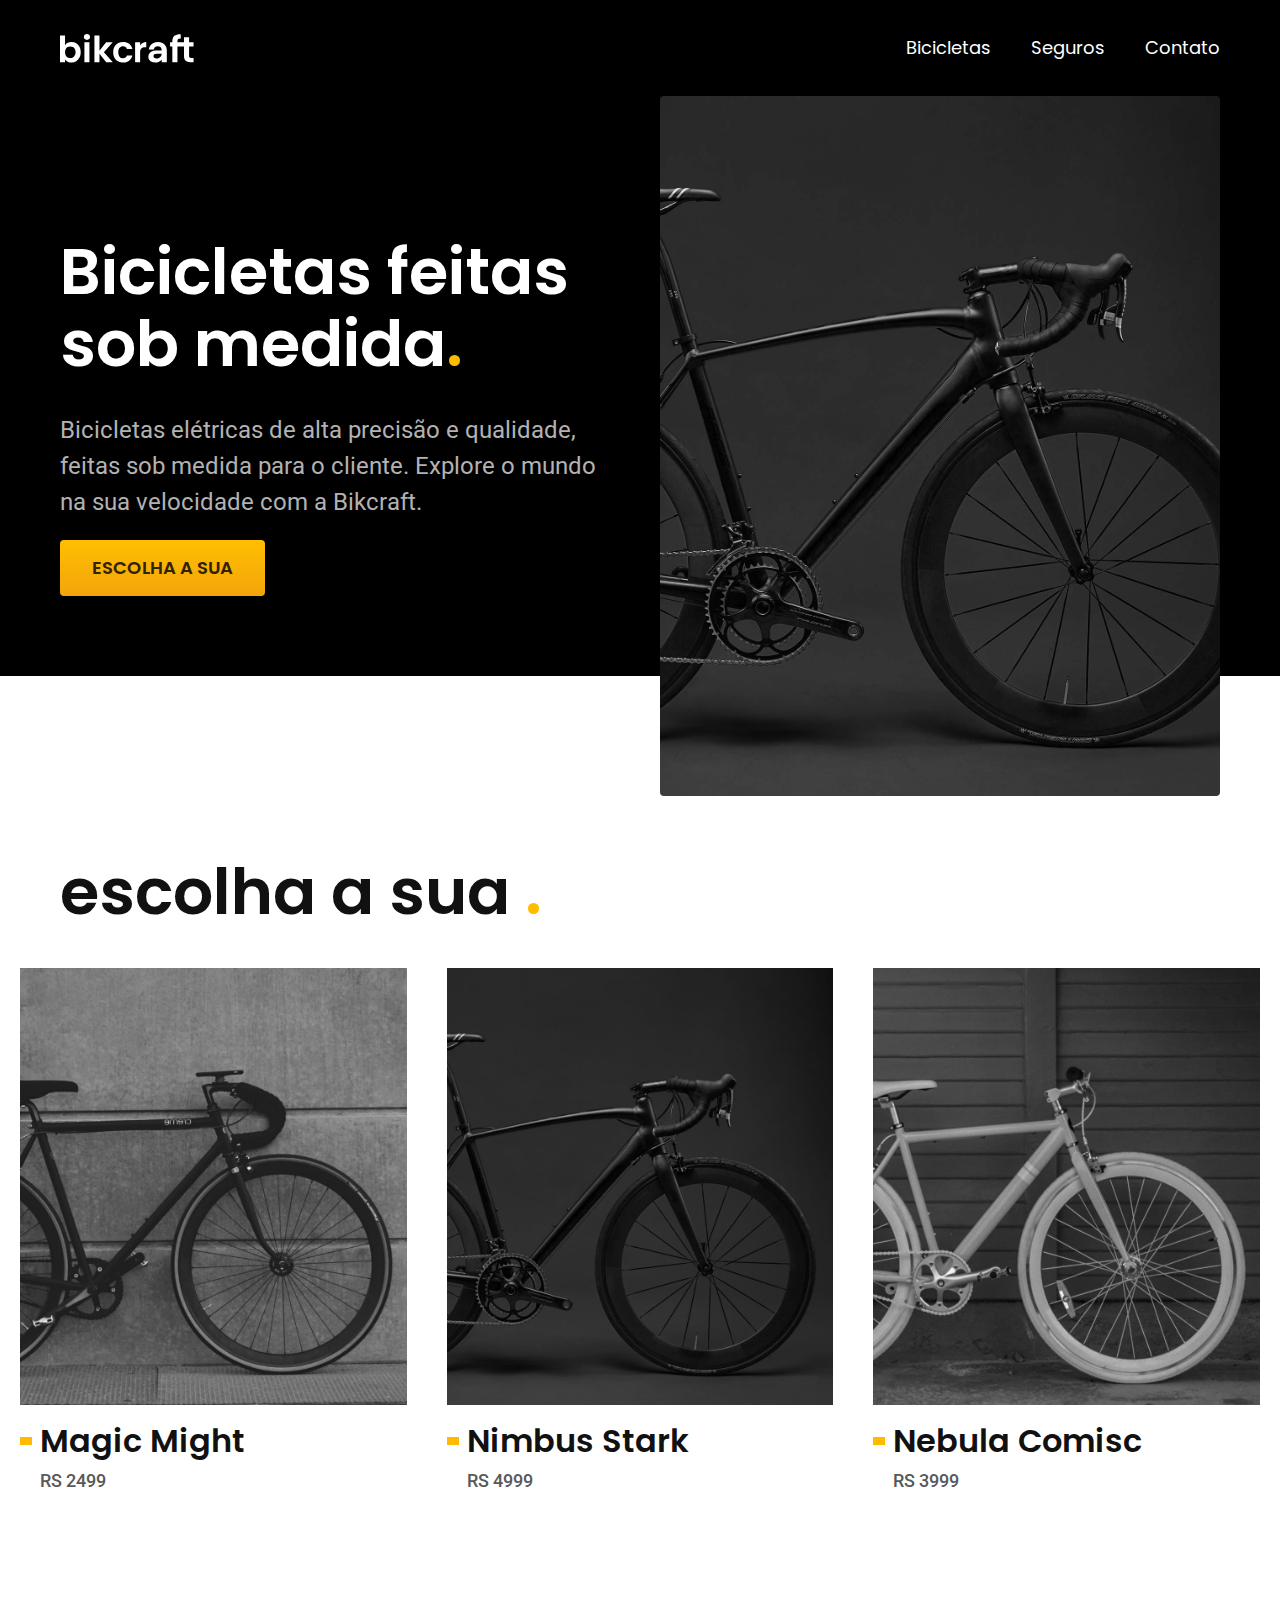
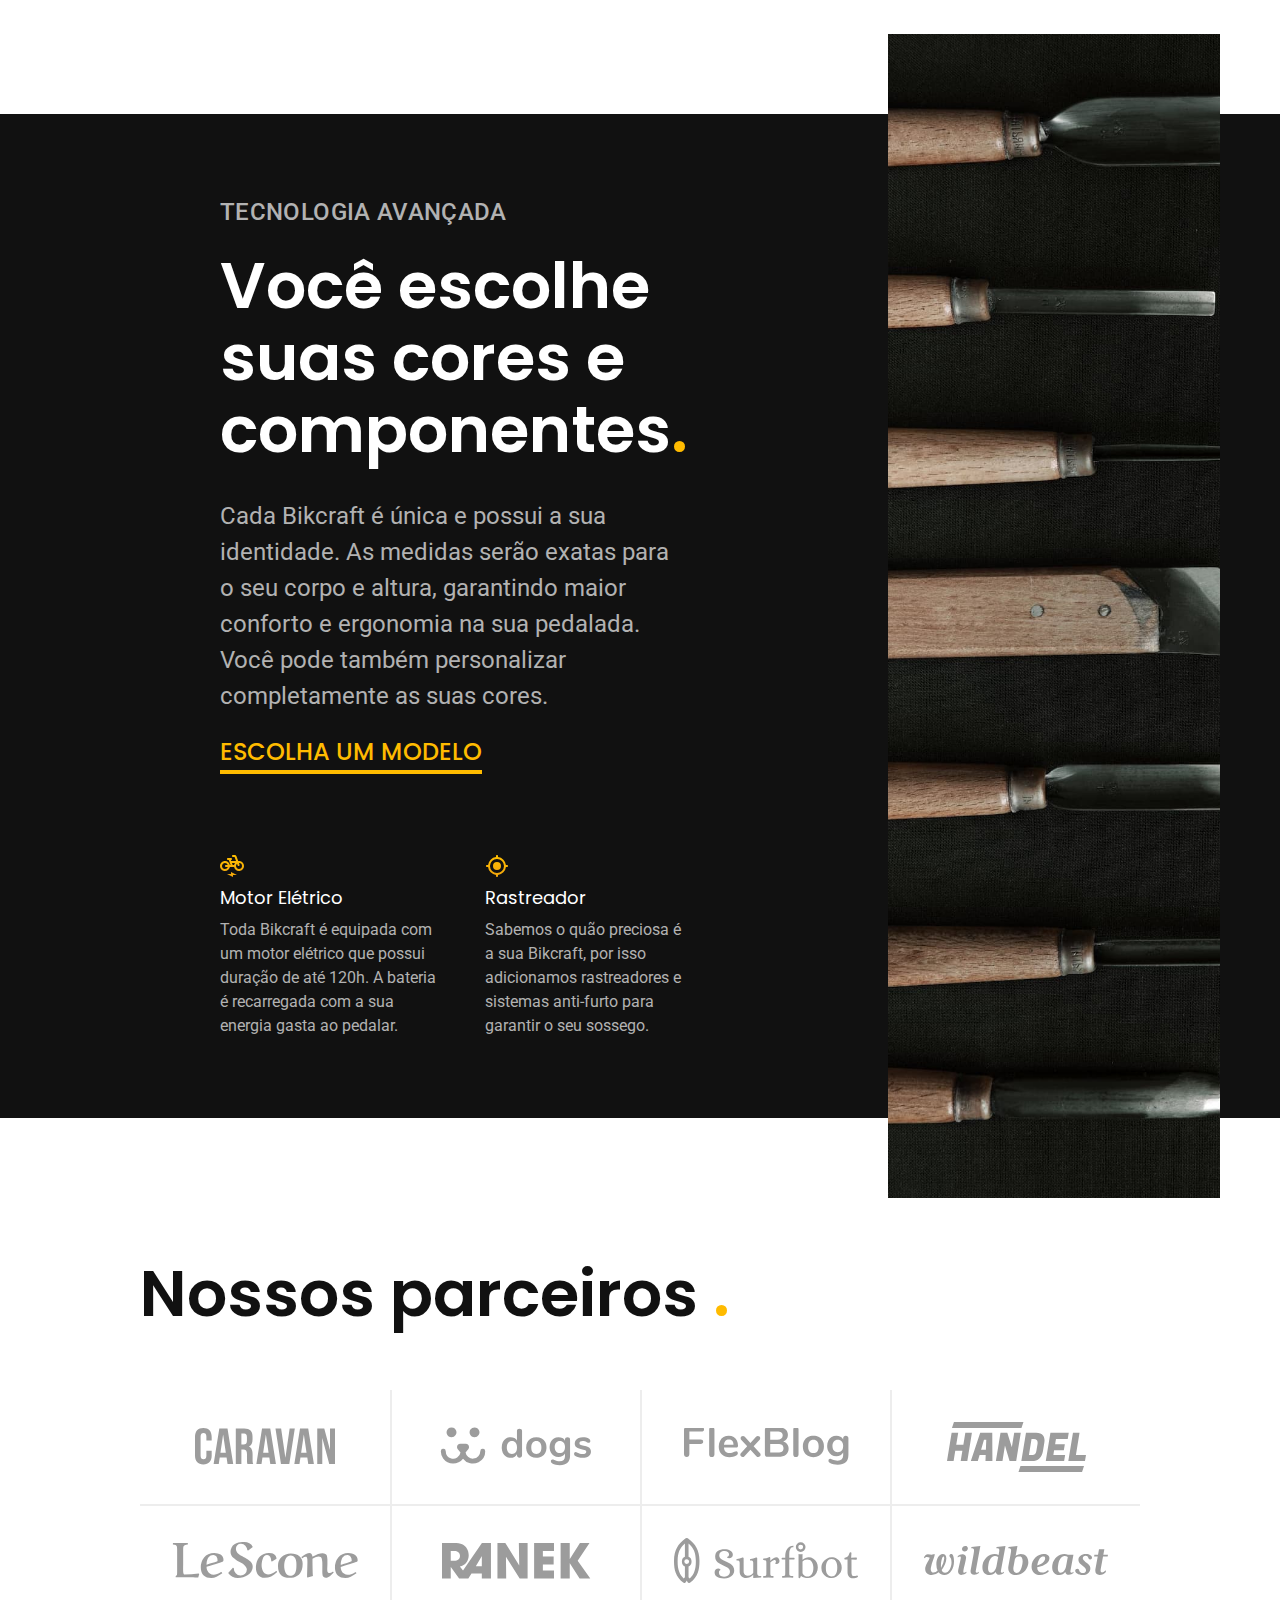
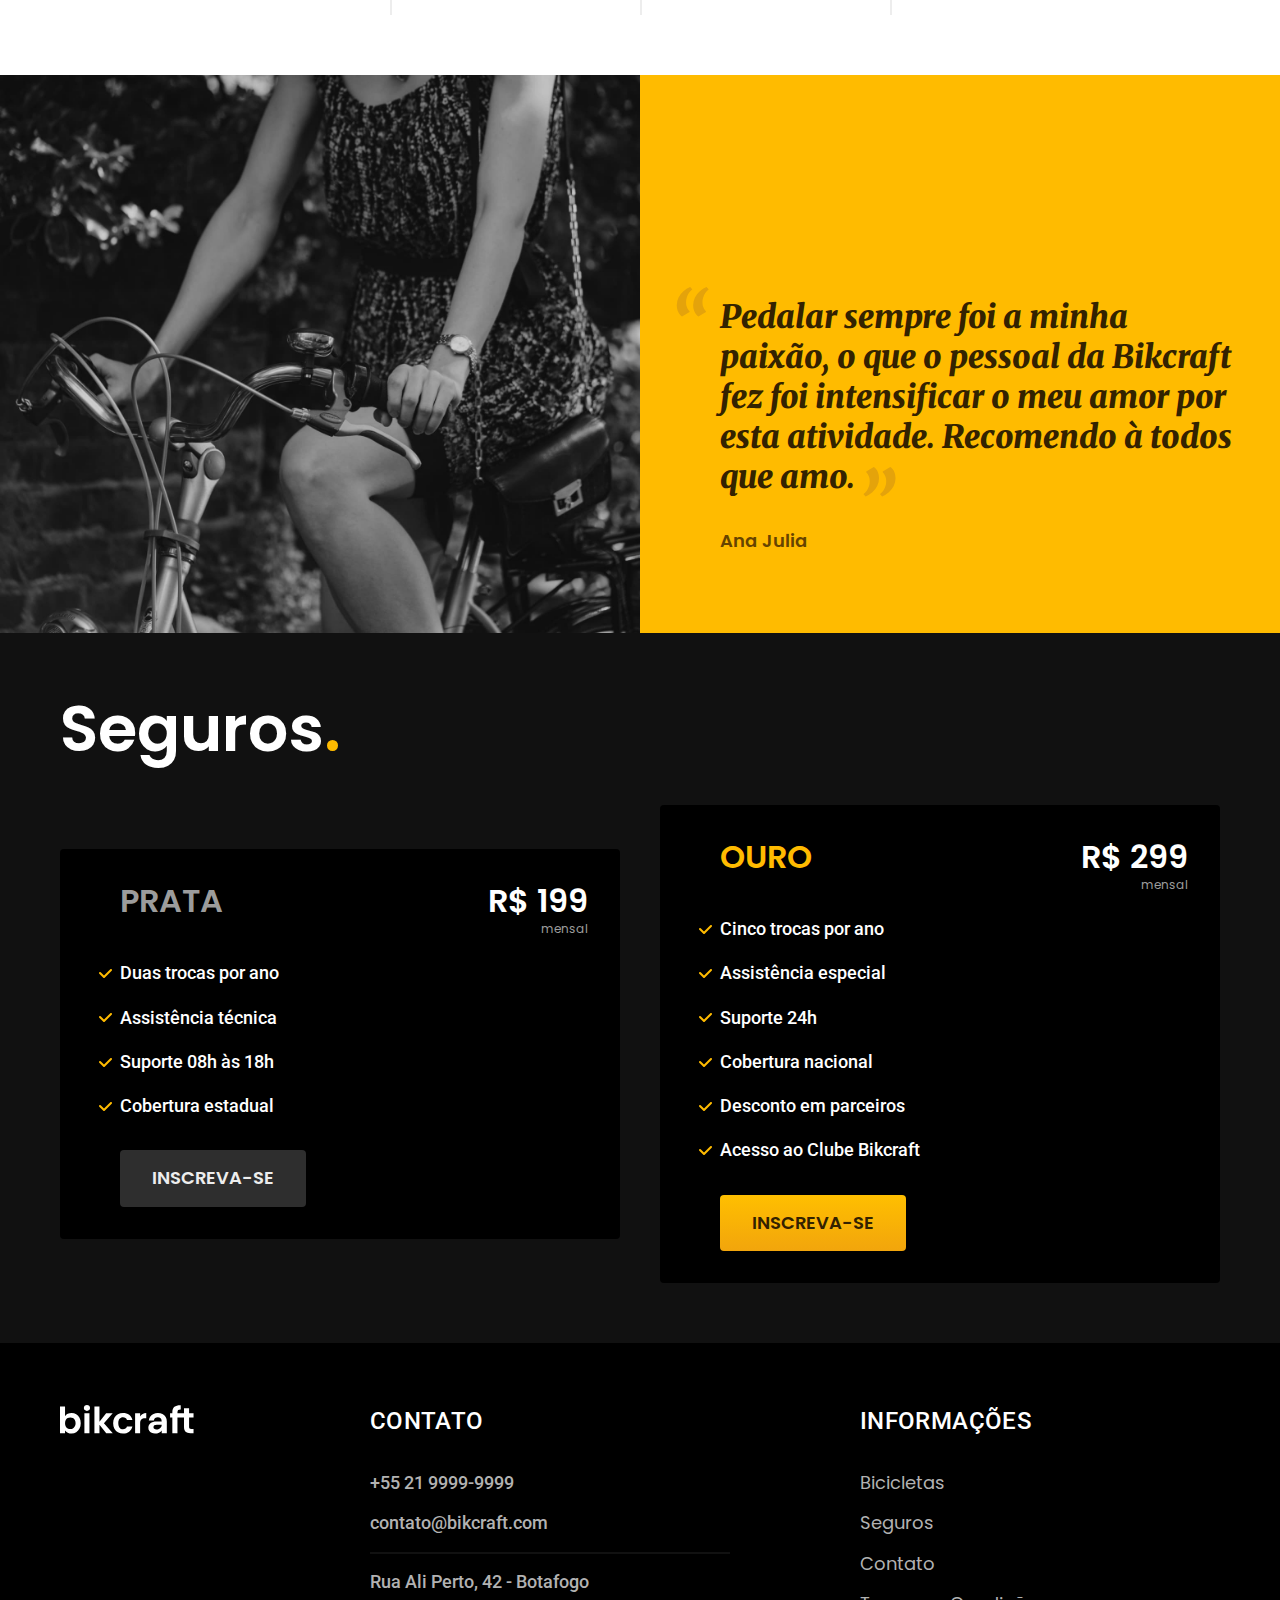
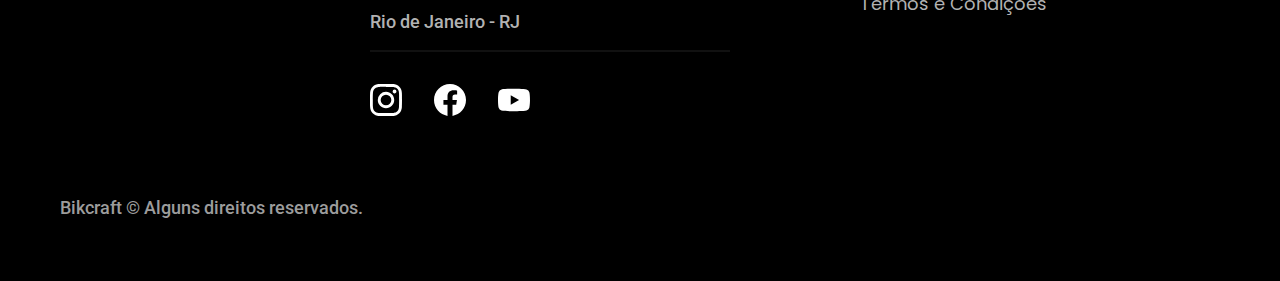
==== index.html @ 27a076bc "criando e estilizando a pagina de seguros" ====
<!DOCTYPE html>
<html lang="pt-br">
  <head>
    <meta charset="UTF-8" />
    <meta http-equiv="X-UA-Compatible" content="IE=edge" />
    <meta name="viewport" content="width=device-width, initial-scale=1.0" />
    <meta
      name="description"
      content="Bicicletas elétricas de alta precisão e qualidade, feitas sob medida para o cliente. Explore o mundo na sua velocidade com a Bikcraft"
    />
    <link rel="stylesheet" href="./css/style.css" />
    <link rel="preconnect" href="https://fonts.googleapis.com" />
    <link rel="preconnect" href="https://fonts.gstatic.com" crossorigin />
    <link
      href="https://fonts.googleapis.com/css2?family=Merriweather:ital,wght@1,900&family=Poppins:wght@400;600&family=Roboto:ital,wght@0,400;1,500&display=swap"
      rel="stylesheet"
    />
    <title>Bikcraft - Bicicletas Elétricas</title>
  </head>
  <body>
    <header class="header-bg">
      <div class="header container">
        <a href="./index.html"
          ><img src="./img/bikcraft.svg" alt="Bikcraft"
        /></a>
        <nav aria-label="primária">
          <ul class="header-menu font-1-m cor-0">
            <li><a href="./bicicletas.html">Bicicletas</a></li>
            <li><a href="./seguros.html">Seguros</a></li>
            <li><a href="./contato.html">Contato</a></li>
          </ul>
        </nav>
      </div>
    </header>

    <main class="introducao-bg">
      <div class="introducao container">
        <div class="introducao-conteudo">
          <h1 class="font-1-xxl cor-0">
            Bicicletas feitas sob medida<span class="cor-p1">.</span>
          </h1>
          <p class="font-2-l cor-5">
            Bicicletas elétricas de alta precisão e qualidade, feitas sob medida
            para o cliente. Explore o mundo na sua velocidade com a Bikcraft.
          </p>
          <a class="botao" href="./bicicletas.html">Escolha a sua</a>
        </div>
        <div>
          <img
            src="./img/fotos/introducao.jpg"
            alt="Bicicleta elétrica preta"
          />
        </div>
      </div>
    </main>

    <article class="bicicletas-lista">
      <h2 class="font-1-xxl container">
        escolha a sua <span class="cor-p1">.</span>
      </h2>

      <ul>
        <li>
          <a href="./bicicletas/magic.html">
            <img src="./img/bicicletas/magic-home.jpg" alt="Bicicleta preta" />
            <h3 class="font-1-xl">Magic Might</h3>
            <span class="font-2-m cor-8">RS 2499</span>
          </a>
        </li>
        <li>
          <a href="./bicicletas/nimbus.html">
            <img src="./img/bicicletas/nimbus-home.jpg" alt="Bicicleta preta" />
            <h3 class="font-1-xl">Nimbus Stark</h3>
            <span class="font-2-m cor-8">RS 4999</span>
          </a>
        </li>
        <li>
          <a href="./bicicletas/nebula.html">
            <img src="./img/bicicletas/nebula-home.jpg" alt="Bicicleta preta" />
            <h3 class="font-1-xl">Nebula Comisc</h3>
            <span class="font-2-m cor-8">RS 3999</span>
          </a>
        </li>
      </ul>
    </article>

    <article class="tecnologia-bg">
      <div class="tecnologia container">
        <div class="tecnologia-conteudo">
          <span class="font-2-l-b cor-5">Tecnologia avançada</span>
          <h2 class="font-1-xxl cor-0">
            Você escolhe suas cores e componentes<span class="cor-p1">.</span>
          </h2>
          <p class="font-2-l cor-5">
            Cada Bikcraft é única e possui a sua identidade. As medidas serão
            exatas para o seu corpo e altura, garantindo maior conforto e
            ergonomia na sua pedalada. Você pode também personalizar
            completamente as suas cores.
          </p>
          <a class="link" href="./bicicletas.html">Escolha um modelo</a>
          <div class="tecnologia-vantagens">
            <div>
              <img src="./img/icones/eletrica.svg" alt="" />
              <h3 class="font-1-m cor-0">Motor Elétrico</h3>
              <p class="font-2-s cor-5">
                Toda Bikcraft é equipada com um motor elétrico que possui
                duração de até 120h. A bateria é recarregada com a sua energia
                gasta ao pedalar.
              </p>
            </div>
            <div>
              <img src="./img/icones/rastreador.svg" alt="" />
              <h3 class="font-1-m cor-0">Rastreador</h3>
              <p class="font-2-s cor-5">
                Sabemos o quão preciosa é a sua Bikcraft, por isso adicionamos
                rastreadores e sistemas anti-furto para garantir o seu sossego.
              </p>
            </div>
          </div>
        </div>
        <div class="tecnologia-imagem">
          <img src="./img/fotos/tecnologia.jpg" alt="Imagem Decorativa" />
        </div>
      </div>
    </article>

    <section class="parceiros" aria-label="Nossos parceiros">
      <h2 class="font-1-xxl container">
        Nossos parceiros <span class="cor-p1">.</span>
      </h2>
      <ul>
        <li><img src="./img/parceiros/caravan.svg" alt="Caravan" /></li>
        <li><img src="./img/parceiros/dogs.svg" alt="Dogs" /></li>
        <li><img src="./img/parceiros/flexblog.svg" alt="Flexblog" /></li>
        <li><img src="./img/parceiros/handel.svg" alt="Handel" /></li>
        <li><img src="./img/parceiros/lescone.svg" alt="Lescone" /></li>
        <li><img src="./img/parceiros/ranek.svg" alt="Ranek" /></li>
        <li><img src="./img/parceiros/surfbot.svg" alt="Surfbot" /></li>
        <li><img src="./img/parceiros/wildbeast.svg" alt="Wildbeast" /></li>
      </ul>
    </section>

    <section class="depoimento" aria-label="Depoimento">
      <div>
        <img
          src="./img/fotos/depoimento.jpg"
          alt="Pessoa pedalando bicicleta bikcraft"
        />
      </div>
      <div class="depoimento-conteudo">
        <blockquote class="font-1-xl cor-p5">
          <p>
            Pedalar sempre foi a minha paixão, o que o pessoal da Bikcraft fez
            foi intensificar o meu amor por esta atividade. Recomendo à todos
            que amo.
          </p>
        </blockquote>
        <span class="font-1-m-b cor-p4">Ana Julia</span>
      </div>
    </section>

    <article class="seguros-bg">
      <div class="seguros container">
        <h2 class="font-1-xxl cor-0">Seguros<span class="cor-p1">.</span></h2>
        <div class="seguros-item">
          <h3 class="font-1-xl cor-6">PRATA</h3>
          <span class="font-1-xl cor-0"
            >R$ 199 <span class="font-1-xs cor-6">mensal</span></span
          >
          <ul class="font-2-m cor-0">
            <li>Duas trocas por ano</li>
            <li>Assistência técnica</li>
            <li>Suporte 08h às 18h</li>
            <li>Cobertura estadual</li>
          </ul>
          <a href="./orcamento.html" class="botao secundario">INSCREVA-SE</a>
        </div>
        <div class="seguros-item">
          <h3 class="font-1-xl cor-p1">OURO</h3>
          <span class="font-1-xl cor-0"
            >R$ 299 <span class="font-1-xs cor-6">mensal</span></span
          >
          <ul class="font-2-m cor-0">
            <li>Cinco trocas por ano</li>
            <li>Assistência especial</li>
            <li>Suporte 24h</li>
            <li>Cobertura nacional</li>
            <li>Desconto em parceiros</li>
            <li>Acesso ao Clube Bikcraft</li>
          </ul>
          <a href="./orcamento.html" class="botao">INSCREVA-SE</a>
        </div>
      </div>
    </article>

    <footer class="footer-bg">
      <div class="footer container">
        <img src="./img/bikcraft.svg" alt="Bikcraft" />
        <div class="footer-contato">
          <h3 class="font-2-l-b cor-0">Contato</h3>
          <ul class="font-2-m cor-5">
            <li><a href="tel:+552199999999">+55 21 9999-9999</a></li>
            <li>
              <a href="mailto:contato@bikcraft.com">contato@bikcraft.com</a>
            </li>
            <li>Rua Ali Perto, 42 - Botafogo</li>
            <li>Rio de Janeiro - RJ</li>
          </ul>
          <div class="footer-redes">
            <a href="./">
              <img src="./img/redes/instagram.svg" alt="Instagram" />
            </a>
            <a href="./">
              <img src="./img/redes/facebook.svg" alt="Facebook" />
            </a>
            <a href="./">
              <img src="./img/redes/youtube.svg" alt="Youtube" />
            </a>
          </div>
        </div>
        <div class="footer-informacoes">
          <h3 class="font-2-l-b cor-0">Informações</h3>
          <nav>
            <ul class="font-1-m cor-5">
              <li><a href="./bicicletas.html">Bicicletas</a></li>
              <li><a href="./seguros.html">Seguros</a></li>
              <li><a href="./contato.html">Contato</a></li>
              <li><a href="./termos.html">Termos e Condições</a></li>
            </ul>
          </nav>
        </div>
        <p class="footer-copy font-2-m cor-6">
          Bikcraft © Alguns direitos reservados.
        </p>
      </div>
    </footer>
  </body>
</html>
---- css/style.css ----
/* RESETS */
@import "./global/global.css";

/* TIPOGRAFIA */
@import "./utilidades/tipografia.css";

/* CORES */
@import "./utilidades/cores.css";

/* COMPONENTES */
@import "./utilidades/componentes.css";

/* HEADER */
@import "./global/header.css";

/* FOOTER */
@import "./global/footer.css";

/* HOME */
@import "./home/introducao.css";
@import "./home/tecnologia.css";
@import "./home/parceiros.css";
@import "./home/depoimento.css";

/* LISTA DE BICICLETAS */
@import "./bicicletas/bicicletas-lista.css";
@import "./bicicletas/bicicletas.css";

/* SEGUROS */
@import "./seguros/seguros.css";
@import "./seguros/vantagens.css";
@import "./seguros/perguntas.css";

/* TERMOS */
@import "./termos/termos.css";
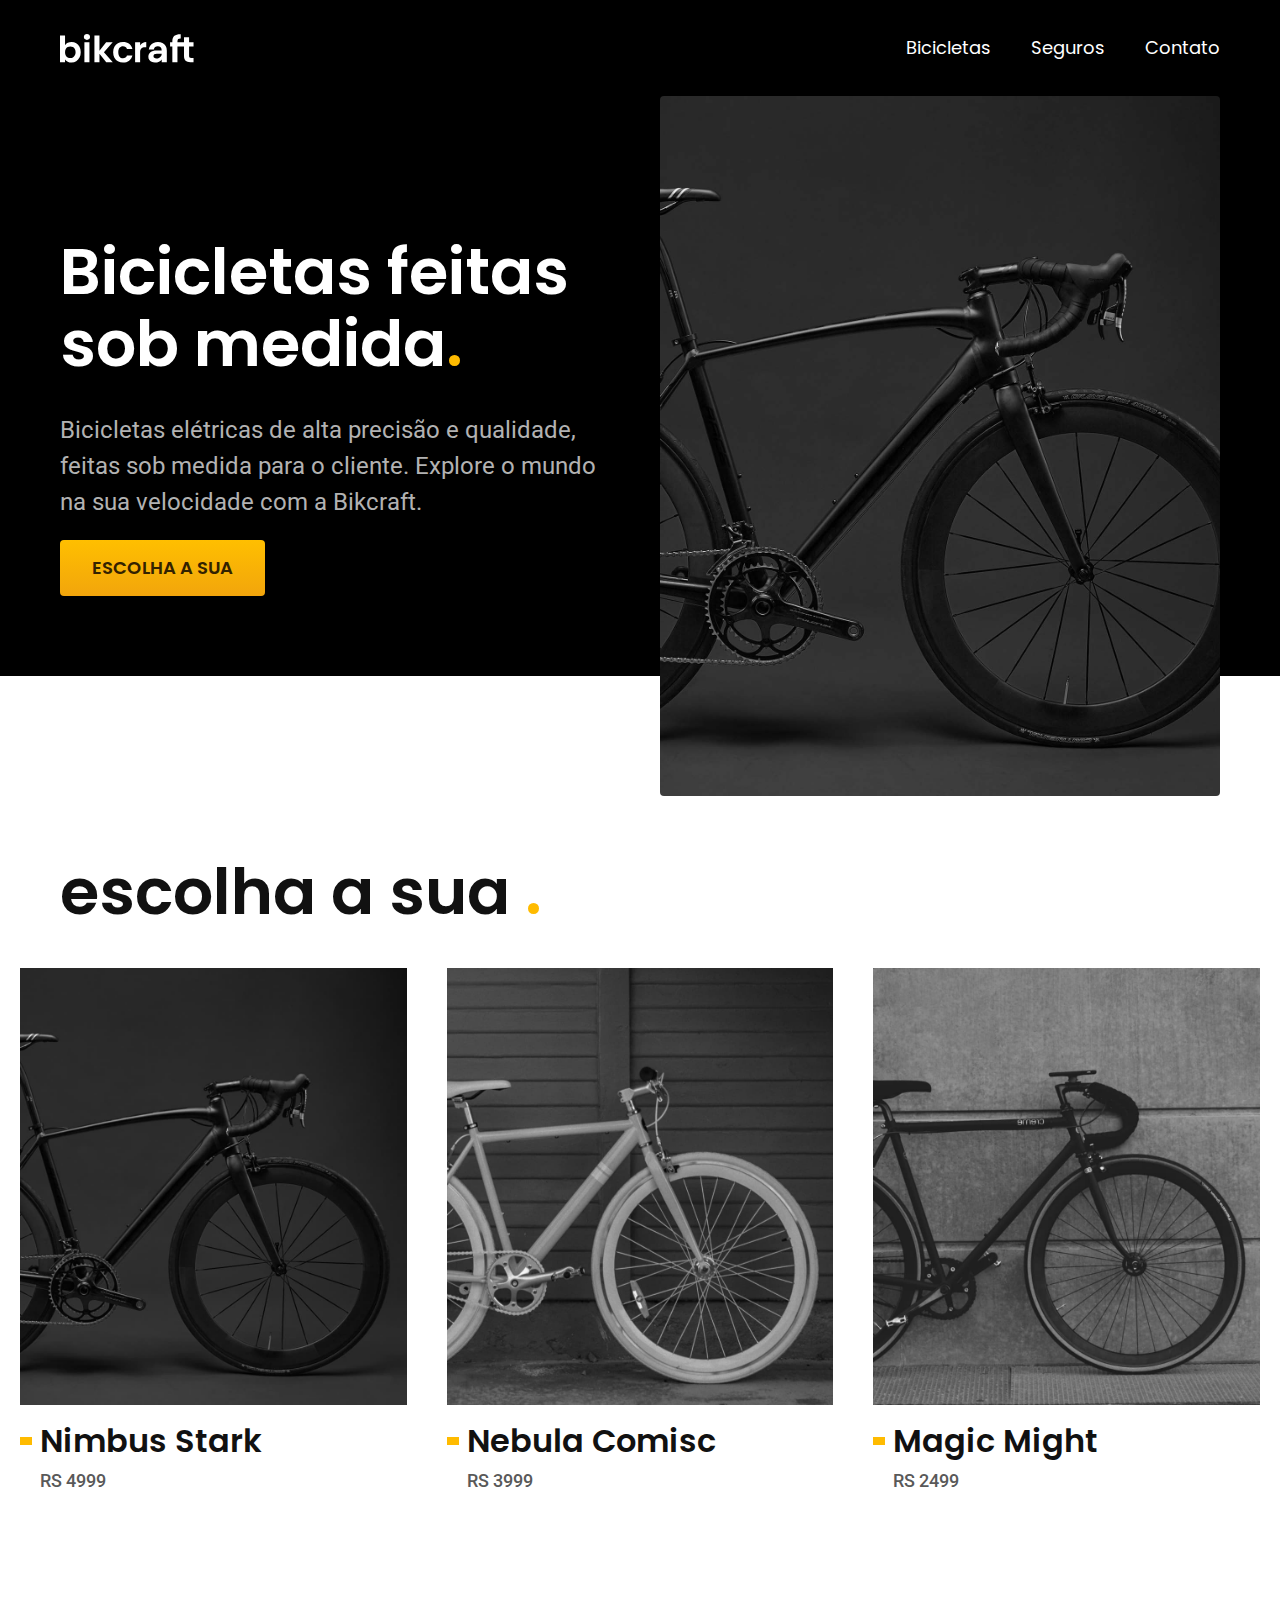
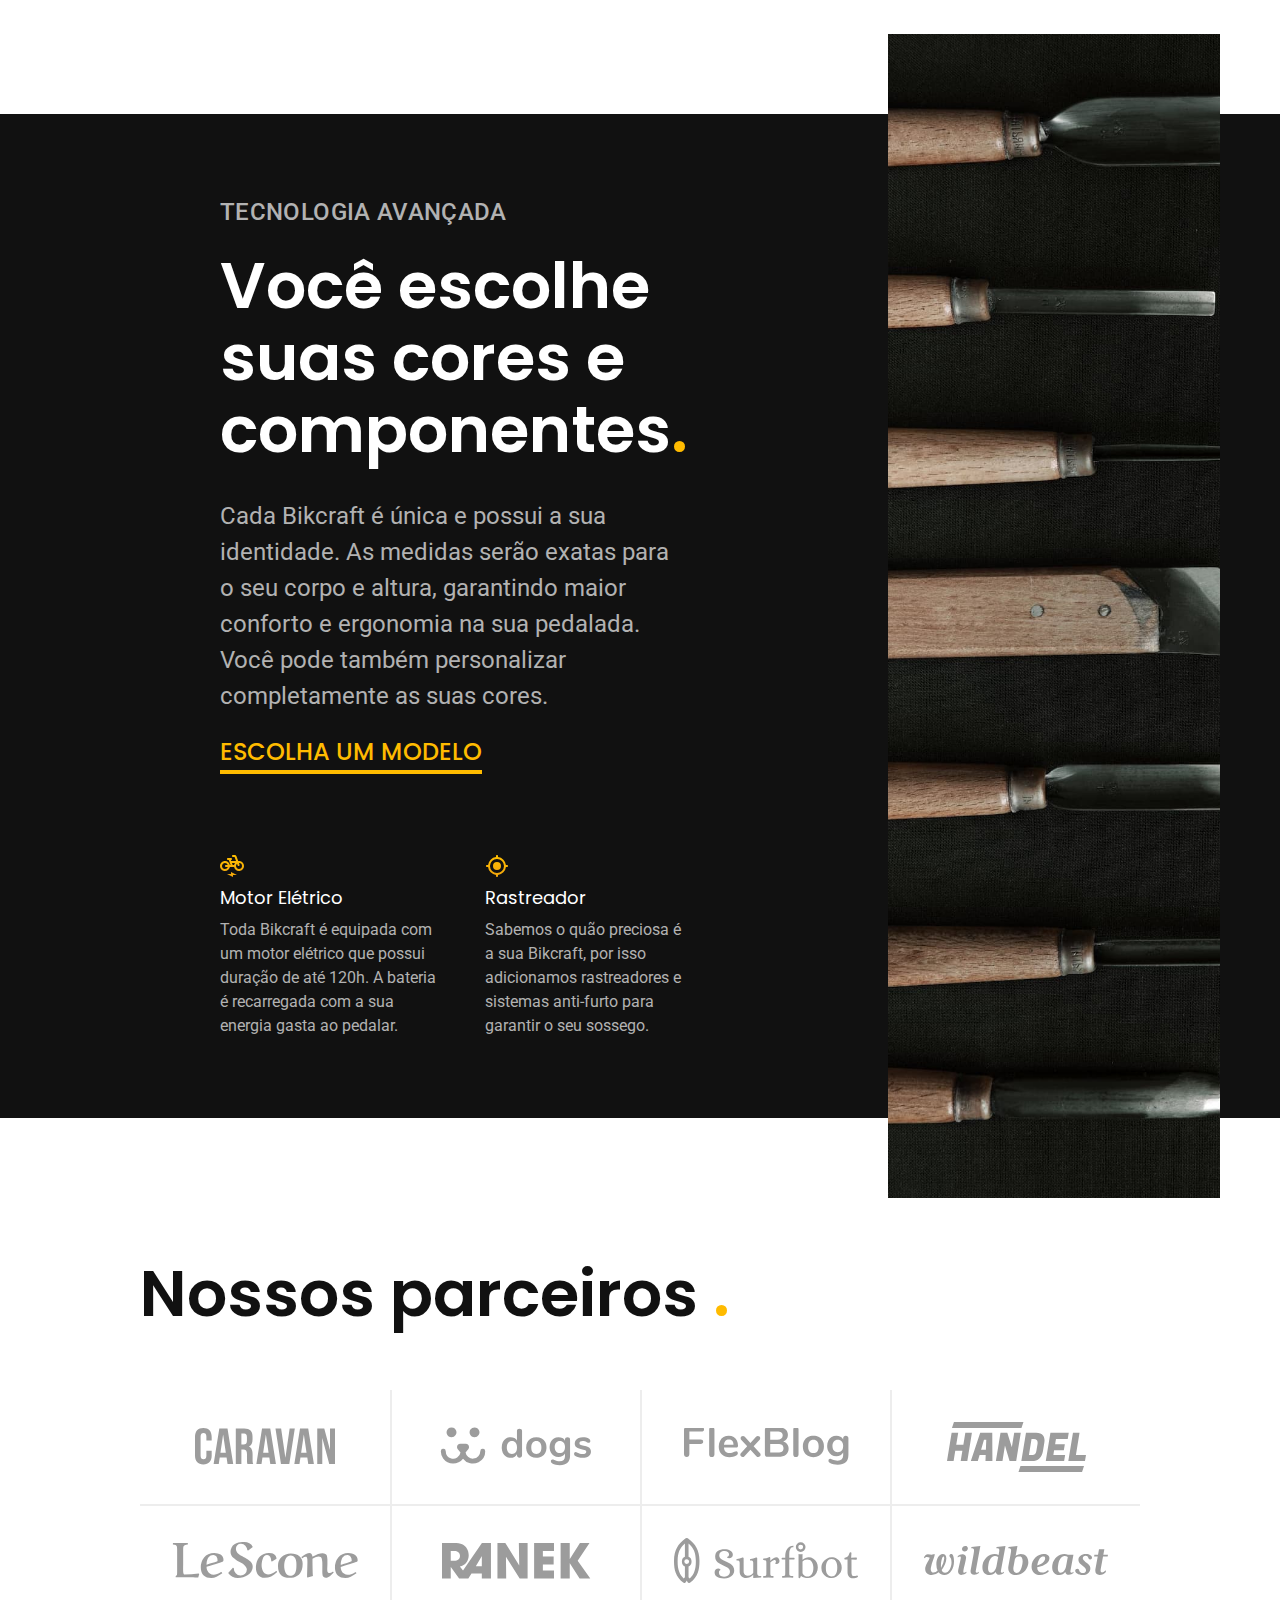
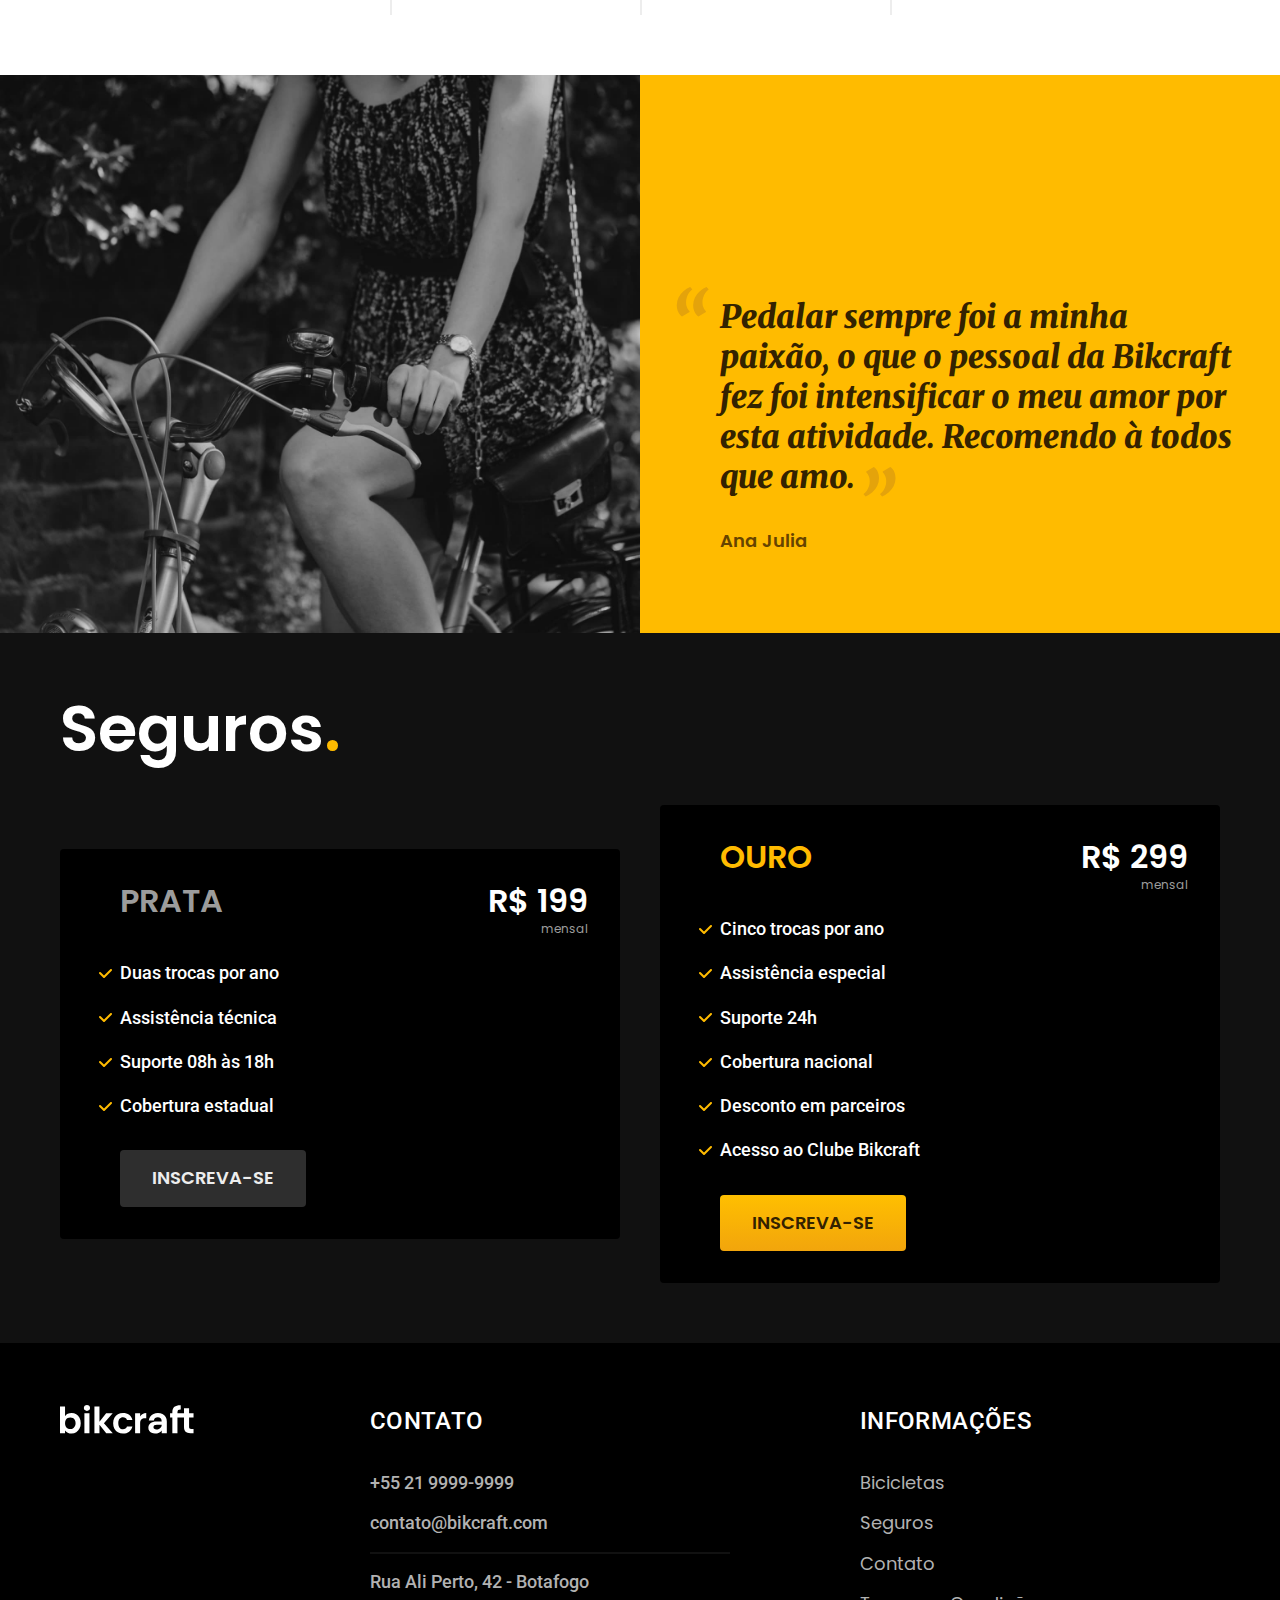
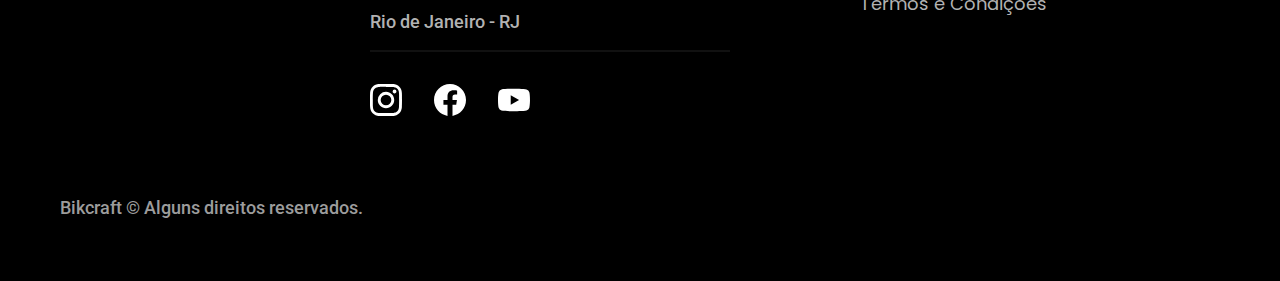
==== commit dcd38a8a: "finalizando a criação e estilo das paginas de bicicletas da magic e nebula" ====
--- a/index.html
+++ b/index.html
@@ -61,13 +61,6 @@
 
       <ul>
         <li>
-          <a href="./bicicletas/magic.html">
-            <img src="./img/bicicletas/magic-home.jpg" alt="Bicicleta preta" />
-            <h3 class="font-1-xl">Magic Might</h3>
-            <span class="font-2-m cor-8">RS 2499</span>
-          </a>
-        </li>
-        <li>
           <a href="./bicicletas/nimbus.html">
             <img src="./img/bicicletas/nimbus-home.jpg" alt="Bicicleta preta" />
             <h3 class="font-1-xl">Nimbus Stark</h3>
@@ -79,6 +72,13 @@
             <img src="./img/bicicletas/nebula-home.jpg" alt="Bicicleta preta" />
             <h3 class="font-1-xl">Nebula Comisc</h3>
             <span class="font-2-m cor-8">RS 3999</span>
+          </a>
+        </li>
+        <li>
+          <a href="./bicicletas/magic.html">
+            <img src="./img/bicicletas/magic-home.jpg" alt="Bicicleta preta" />
+            <h3 class="font-1-xl">Magic Might</h3>
+            <span class="font-2-m cor-8">RS 2499</span>
           </a>
         </li>
       </ul>
--- a/css/style.css
+++ b/css/style.css
@@ -26,6 +26,10 @@
 @import "./bicicletas/bicicletas-lista.css";
 @import "./bicicletas/bicicletas.css";
 
+/* BICICLETA */
+@import "./bicicleta/bicicleta.css";
+@import "./bicicleta/seguro.css";
+
 /* SEGUROS */
 @import "./seguros/seguros.css";
 @import "./seguros/vantagens.css";
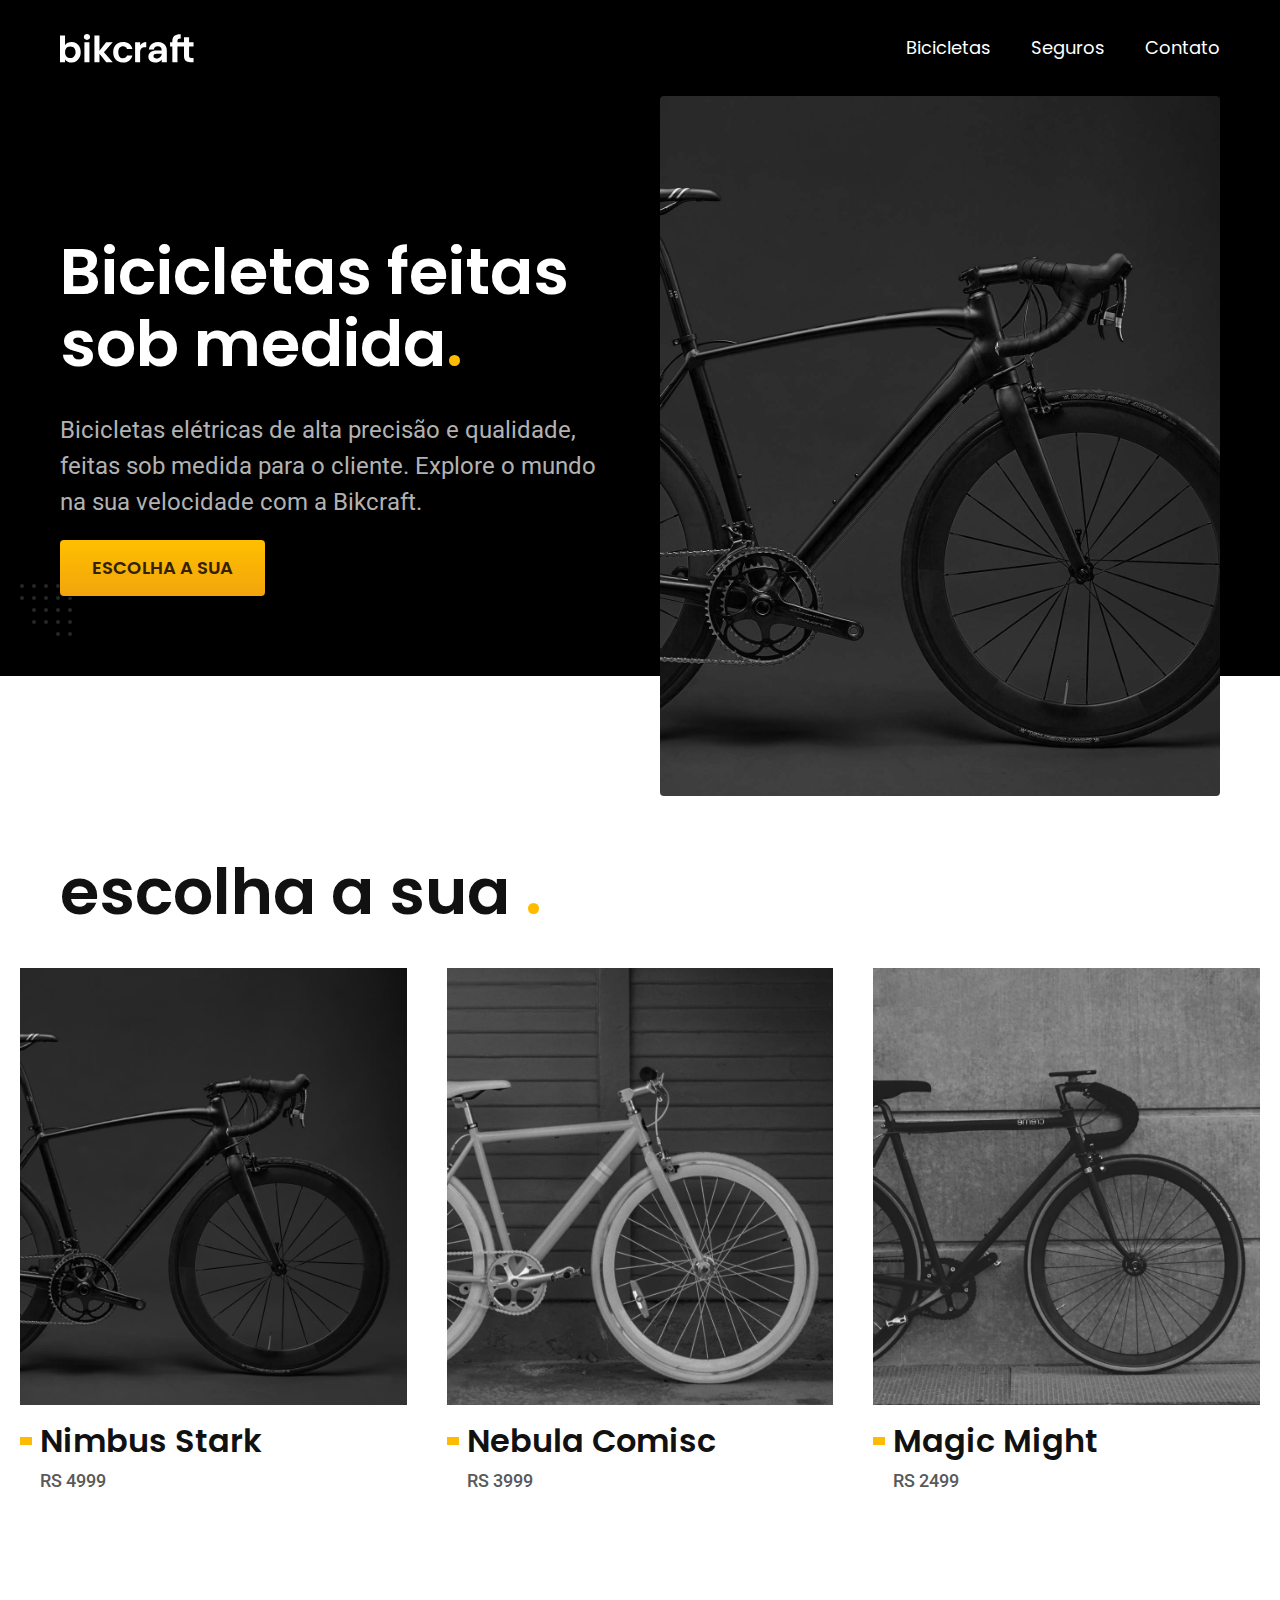
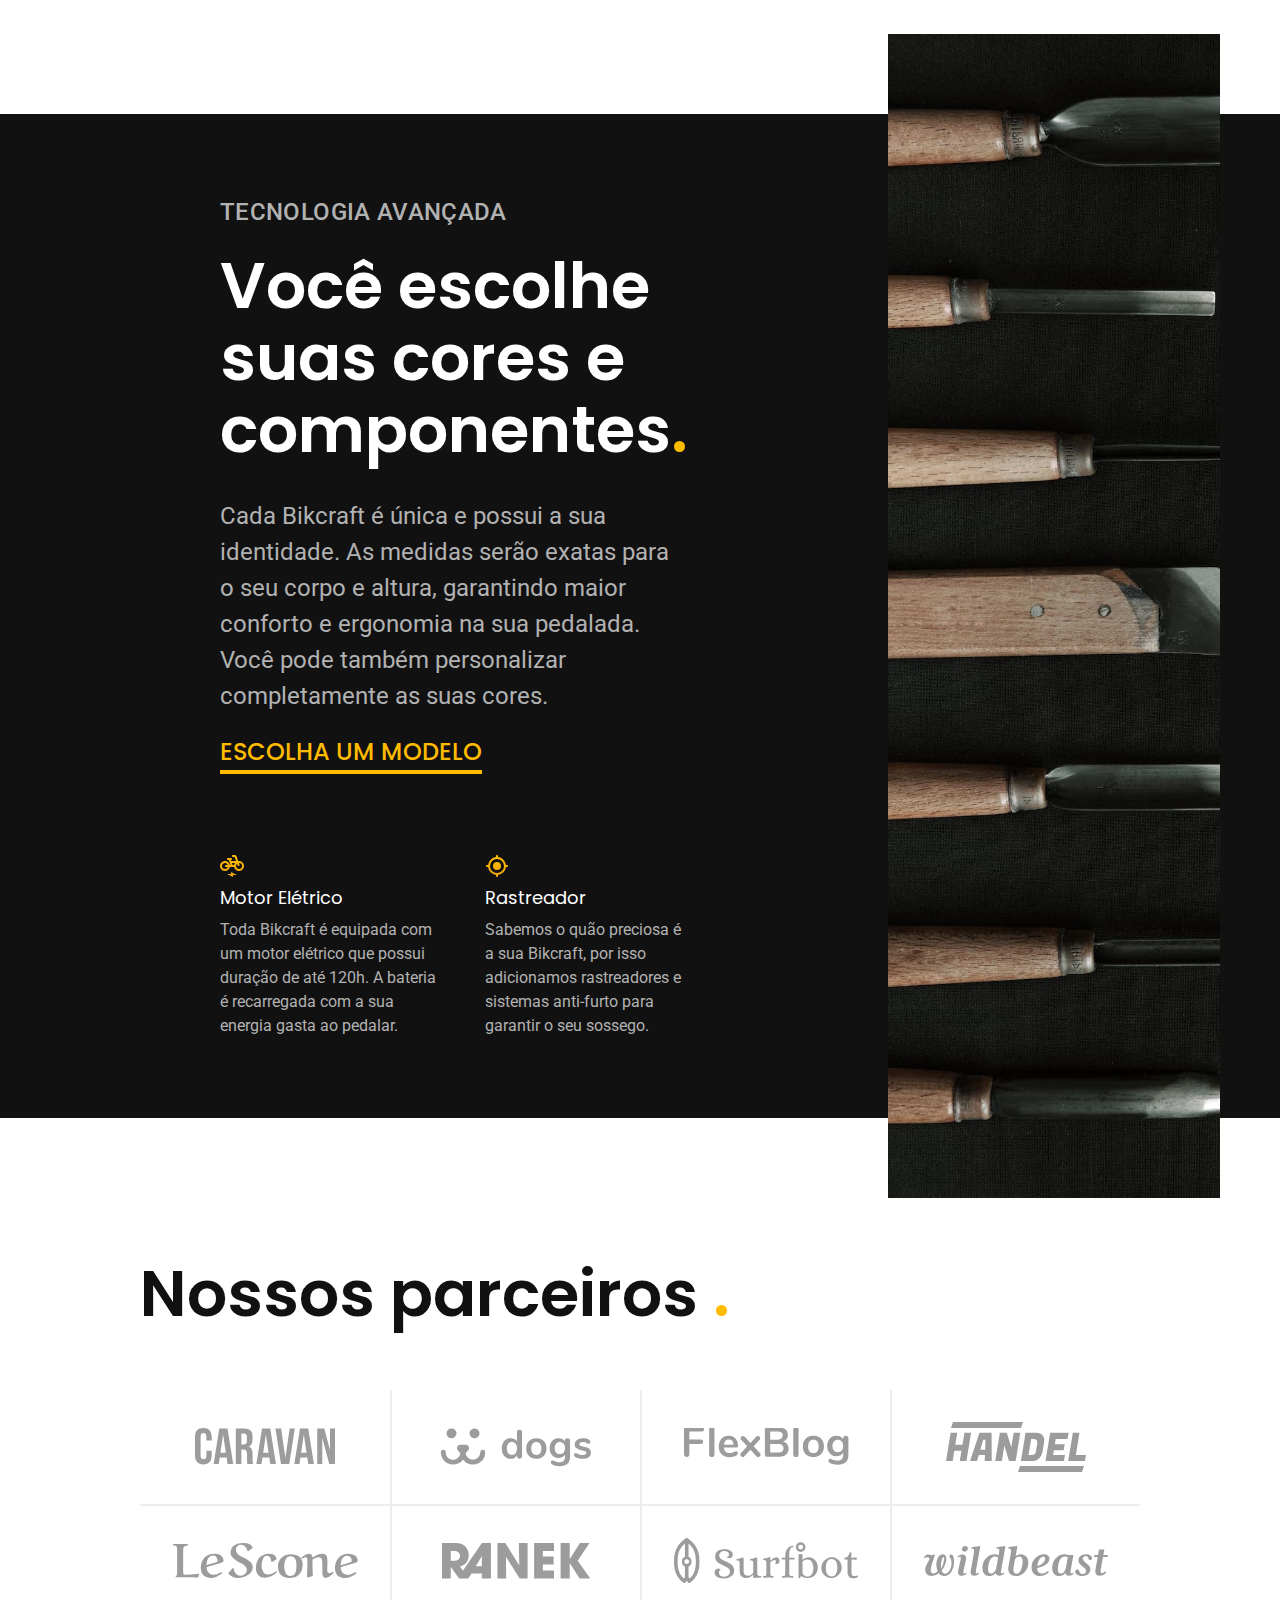
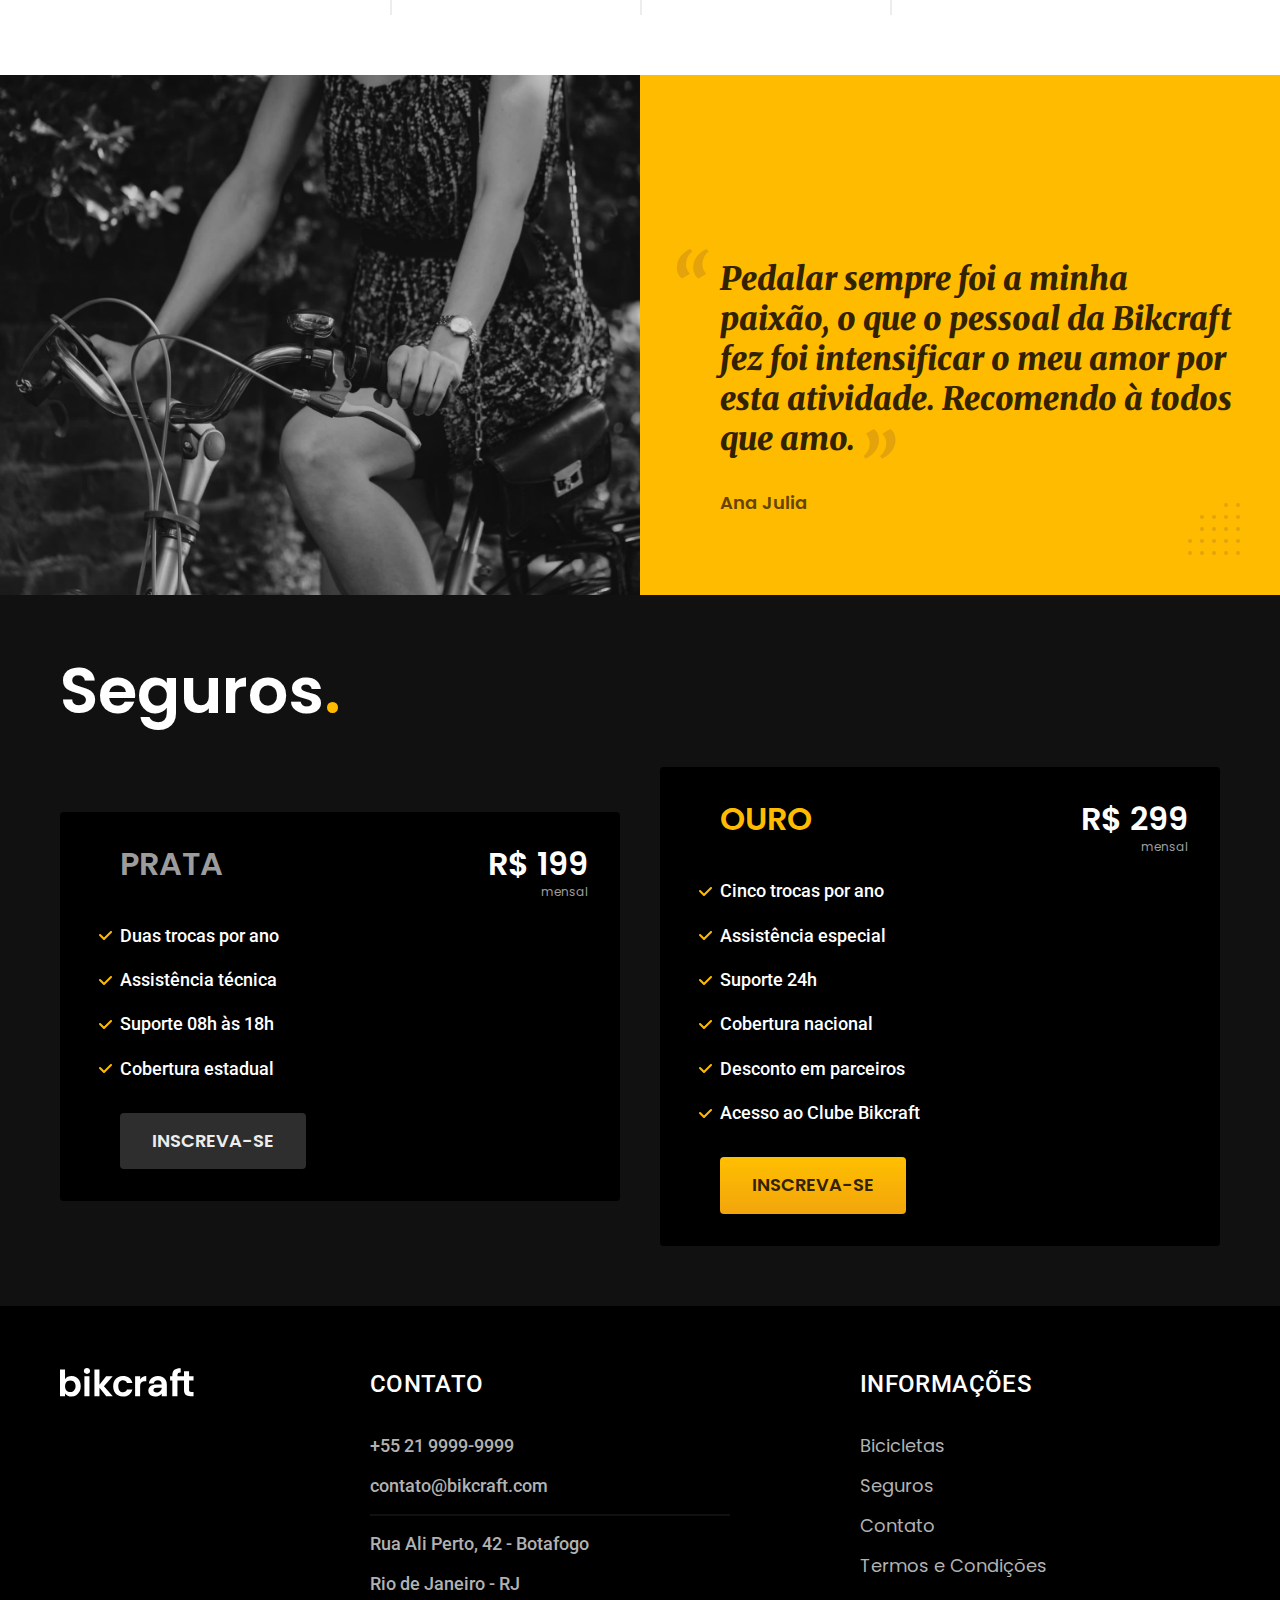
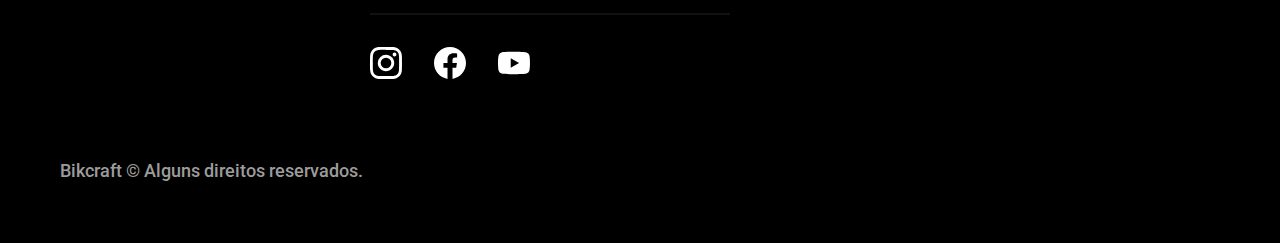
==== commit 790ebee4: "adicionando algumas decorações e otimizações" ====
--- a/index.html
+++ b/index.html
@@ -8,6 +8,7 @@
       name="description"
       content="Bicicletas elétricas de alta precisão e qualidade, feitas sob medida para o cliente. Explore o mundo na sua velocidade com a Bikcraft"
     />
+    <link rel="preload" href="./css/style.css" as="style" />
     <link rel="stylesheet" href="./css/style.css" />
     <link rel="preconnect" href="https://fonts.googleapis.com" />
     <link rel="preconnect" href="https://fonts.gstatic.com" crossorigin />
@@ -21,7 +22,7 @@
     <header class="header-bg">
       <div class="header container">
         <a href="./index.html"
-          ><img src="./img/bikcraft.svg" alt="Bikcraft"
+          ><img src="./img/bikcraft.svg" width="136" height="32" alt="Bikcraft"
         /></a>
         <nav aria-label="primária">
           <ul class="header-menu font-1-m cor-0">
@@ -46,10 +47,18 @@
           <a class="botao" href="./bicicletas.html">Escolha a sua</a>
         </div>
         <div>
-          <img
-            src="./img/fotos/introducao.jpg"
-            alt="Bicicleta elétrica preta"
-          />
+          <picture>
+            <source
+              media="(max-width: 800px)"
+              srcset="./img/bicicletas/nimbus.jpg"
+            />
+            <img
+              src="./img/fotos/introducao.jpg"
+              width="1280"
+              height="1600"
+              alt="Bicicleta elétrica preta"
+            />
+          </picture>
         </div>
       </div>
     </main>
@@ -62,21 +71,36 @@
       <ul>
         <li>
           <a href="./bicicletas/nimbus.html">
-            <img src="./img/bicicletas/nimbus-home.jpg" alt="Bicicleta preta" />
+            <img
+              src="./img/bicicletas/nimbus-home.jpg"
+              alt="Bicicleta preta"
+              width="920"
+              height="1040"
+            />
             <h3 class="font-1-xl">Nimbus Stark</h3>
             <span class="font-2-m cor-8">RS 4999</span>
           </a>
         </li>
         <li>
           <a href="./bicicletas/nebula.html">
-            <img src="./img/bicicletas/nebula-home.jpg" alt="Bicicleta preta" />
+            <img
+              src="./img/bicicletas/nebula-home.jpg"
+              alt="Bicicleta preta"
+              width="920"
+              height="1040"
+            />
             <h3 class="font-1-xl">Nebula Comisc</h3>
             <span class="font-2-m cor-8">RS 3999</span>
           </a>
         </li>
         <li>
           <a href="./bicicletas/magic.html">
-            <img src="./img/bicicletas/magic-home.jpg" alt="Bicicleta preta" />
+            <img
+              src="./img/bicicletas/magic-home.jpg"
+              alt="Bicicleta preta"
+              width="920"
+              height="1040"
+            />
             <h3 class="font-1-xl">Magic Might</h3>
             <span class="font-2-m cor-8">RS 2499</span>
           </a>
@@ -100,7 +124,12 @@
           <a class="link" href="./bicicletas.html">Escolha um modelo</a>
           <div class="tecnologia-vantagens">
             <div>
-              <img src="./img/icones/eletrica.svg" alt="" />
+              <img
+                src="./img/icones/eletrica.svg"
+                width="24"
+                height="24"
+                alt=""
+              />
               <h3 class="font-1-m cor-0">Motor Elétrico</h3>
               <p class="font-2-s cor-5">
                 Toda Bikcraft é equipada com um motor elétrico que possui
@@ -109,7 +138,12 @@
               </p>
             </div>
             <div>
-              <img src="./img/icones/rastreador.svg" alt="" />
+              <img
+                src="./img/icones/rastreador.svg"
+                width="24"
+                height="24"
+                alt=""
+              />
               <h3 class="font-1-m cor-0">Rastreador</h3>
               <p class="font-2-s cor-5">
                 Sabemos o quão preciosa é a sua Bikcraft, por isso adicionamos
@@ -119,7 +153,12 @@
           </div>
         </div>
         <div class="tecnologia-imagem">
-          <img src="./img/fotos/tecnologia.jpg" alt="Imagem Decorativa" />
+          <img
+            src="./img/fotos/tecnologia.jpg"
+            width="1200"
+            height="1920"
+            alt="Imagem Decorativa"
+          />
         </div>
       </div>
     </article>
@@ -129,14 +168,70 @@
         Nossos parceiros <span class="cor-p1">.</span>
       </h2>
       <ul>
-        <li><img src="./img/parceiros/caravan.svg" alt="Caravan" /></li>
-        <li><img src="./img/parceiros/dogs.svg" alt="Dogs" /></li>
-        <li><img src="./img/parceiros/flexblog.svg" alt="Flexblog" /></li>
-        <li><img src="./img/parceiros/handel.svg" alt="Handel" /></li>
-        <li><img src="./img/parceiros/lescone.svg" alt="Lescone" /></li>
-        <li><img src="./img/parceiros/ranek.svg" alt="Ranek" /></li>
-        <li><img src="./img/parceiros/surfbot.svg" alt="Surfbot" /></li>
-        <li><img src="./img/parceiros/wildbeast.svg" alt="Wildbeast" /></li>
+        <li>
+          <img
+            src="./img/parceiros/caravan.svg"
+            alt="Caravan"
+            width="140"
+            height="38"
+          />
+        </li>
+        <li>
+          <img
+            src="./img/parceiros/dogs.svg"
+            alt="Dogs"
+            width="152"
+            height="39"
+          />
+        </li>
+        <li>
+          <img
+            src="./img/parceiros/flexblog.svg"
+            alt="Flexblog"
+            width="165"
+            height="38"
+          />
+        </li>
+        <li>
+          <img
+            src="./img/parceiros/handel.svg"
+            alt="Handel"
+            width="140"
+            height="50"
+          />
+        </li>
+        <li>
+          <img
+            src="./img/parceiros/lescone.svg"
+            alt="Lescone"
+            width="208"
+            height="41"
+          />
+        </li>
+        <li>
+          <img
+            src="./img/parceiros/ranek.svg"
+            alt="Ranek"
+            width="149"
+            height="36"
+          />
+        </li>
+        <li>
+          <img
+            src="./img/parceiros/surfbot.svg"
+            alt="Surfbot"
+            width="200"
+            height="49"
+          />
+        </li>
+        <li>
+          <img
+            src="./img/parceiros/wildbeast.svg"
+            alt="Wildbeast"
+            width="196"
+            height="34"
+          />
+        </li>
       </ul>
     </section>
 
@@ -145,6 +240,8 @@
         <img
           src="./img/fotos/depoimento.jpg"
           alt="Pessoa pedalando bicicleta bikcraft"
+          width="1560"
+          height="1360"
         />
       </div>
       <div class="depoimento-conteudo">
@@ -195,7 +292,7 @@
 
     <footer class="footer-bg">
       <div class="footer container">
-        <img src="./img/bikcraft.svg" alt="Bikcraft" />
+        <img src="./img/bikcraft.svg" alt="Bikcraft" width="136" height="32" />
         <div class="footer-contato">
           <h3 class="font-2-l-b cor-0">Contato</h3>
           <ul class="font-2-m cor-5">
@@ -208,13 +305,28 @@
           </ul>
           <div class="footer-redes">
             <a href="./">
-              <img src="./img/redes/instagram.svg" alt="Instagram" />
+              <img
+                src="./img/redes/instagram.svg"
+                alt="Instagram"
+                width="32"
+                height="32"
+              />
             </a>
             <a href="./">
-              <img src="./img/redes/facebook.svg" alt="Facebook" />
+              <img
+                src="./img/redes/facebook.svg"
+                alt="Facebook"
+                width="32"
+                height="32"
+              />
             </a>
             <a href="./">
-              <img src="./img/redes/youtube.svg" alt="Youtube" />
+              <img
+                src="./img/redes/youtube.svg"
+                alt="Youtube"
+                width="32"
+                height="32"
+              />
             </a>
           </div>
         </div>
--- a/css/style.css
+++ b/css/style.css
@@ -9,6 +9,7 @@
 
 /* COMPONENTES */
 @import "./utilidades/componentes.css";
+@import "./utilidades/formulario.css";
 
 /* HEADER */
 @import "./global/header.css";
@@ -35,5 +36,12 @@
 @import "./seguros/vantagens.css";
 @import "./seguros/perguntas.css";
 
+/* CONTATO */
+@import "./contato/contato.css";
+@import "./contato/lojas.css";
+
 /* TERMOS */
 @import "./termos/termos.css";
+
+/* ORÇAMENTOS */
+@import "./orcamento/orcamento.css";
--- a/css/style.css
+++ b/css/style.css
@@ -9,6 +9,7 @@
 
 /* COMPONENTES */
 @import "./utilidades/componentes.css";
+@import "./utilidades/formulario.css";
 
 /* HEADER */
 @import "./global/header.css";
@@ -35,5 +36,12 @@
 @import "./seguros/vantagens.css";
 @import "./seguros/perguntas.css";
 
+/* CONTATO */
+@import "./contato/contato.css";
+@import "./contato/lojas.css";
+
 /* TERMOS */
 @import "./termos/termos.css";
+
+/* ORÇAMENTOS */
+@import "./orcamento/orcamento.css";
